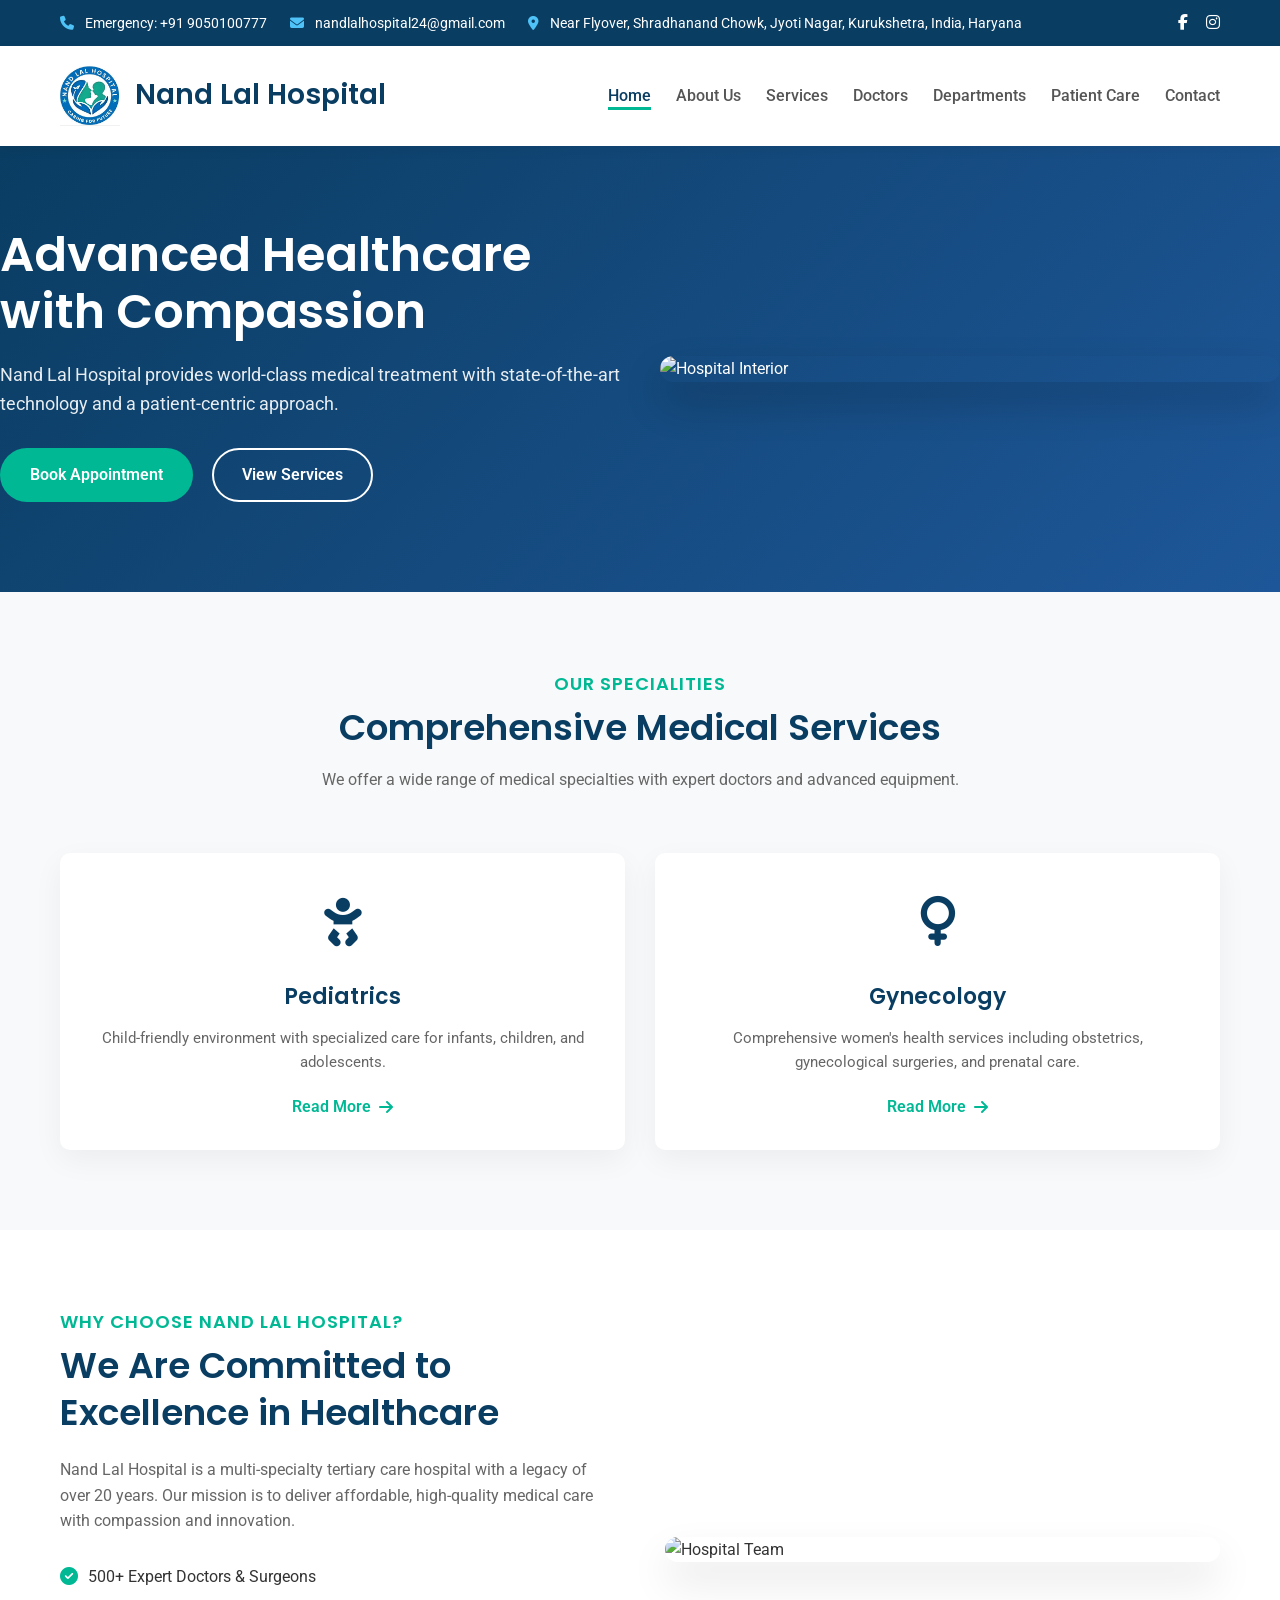
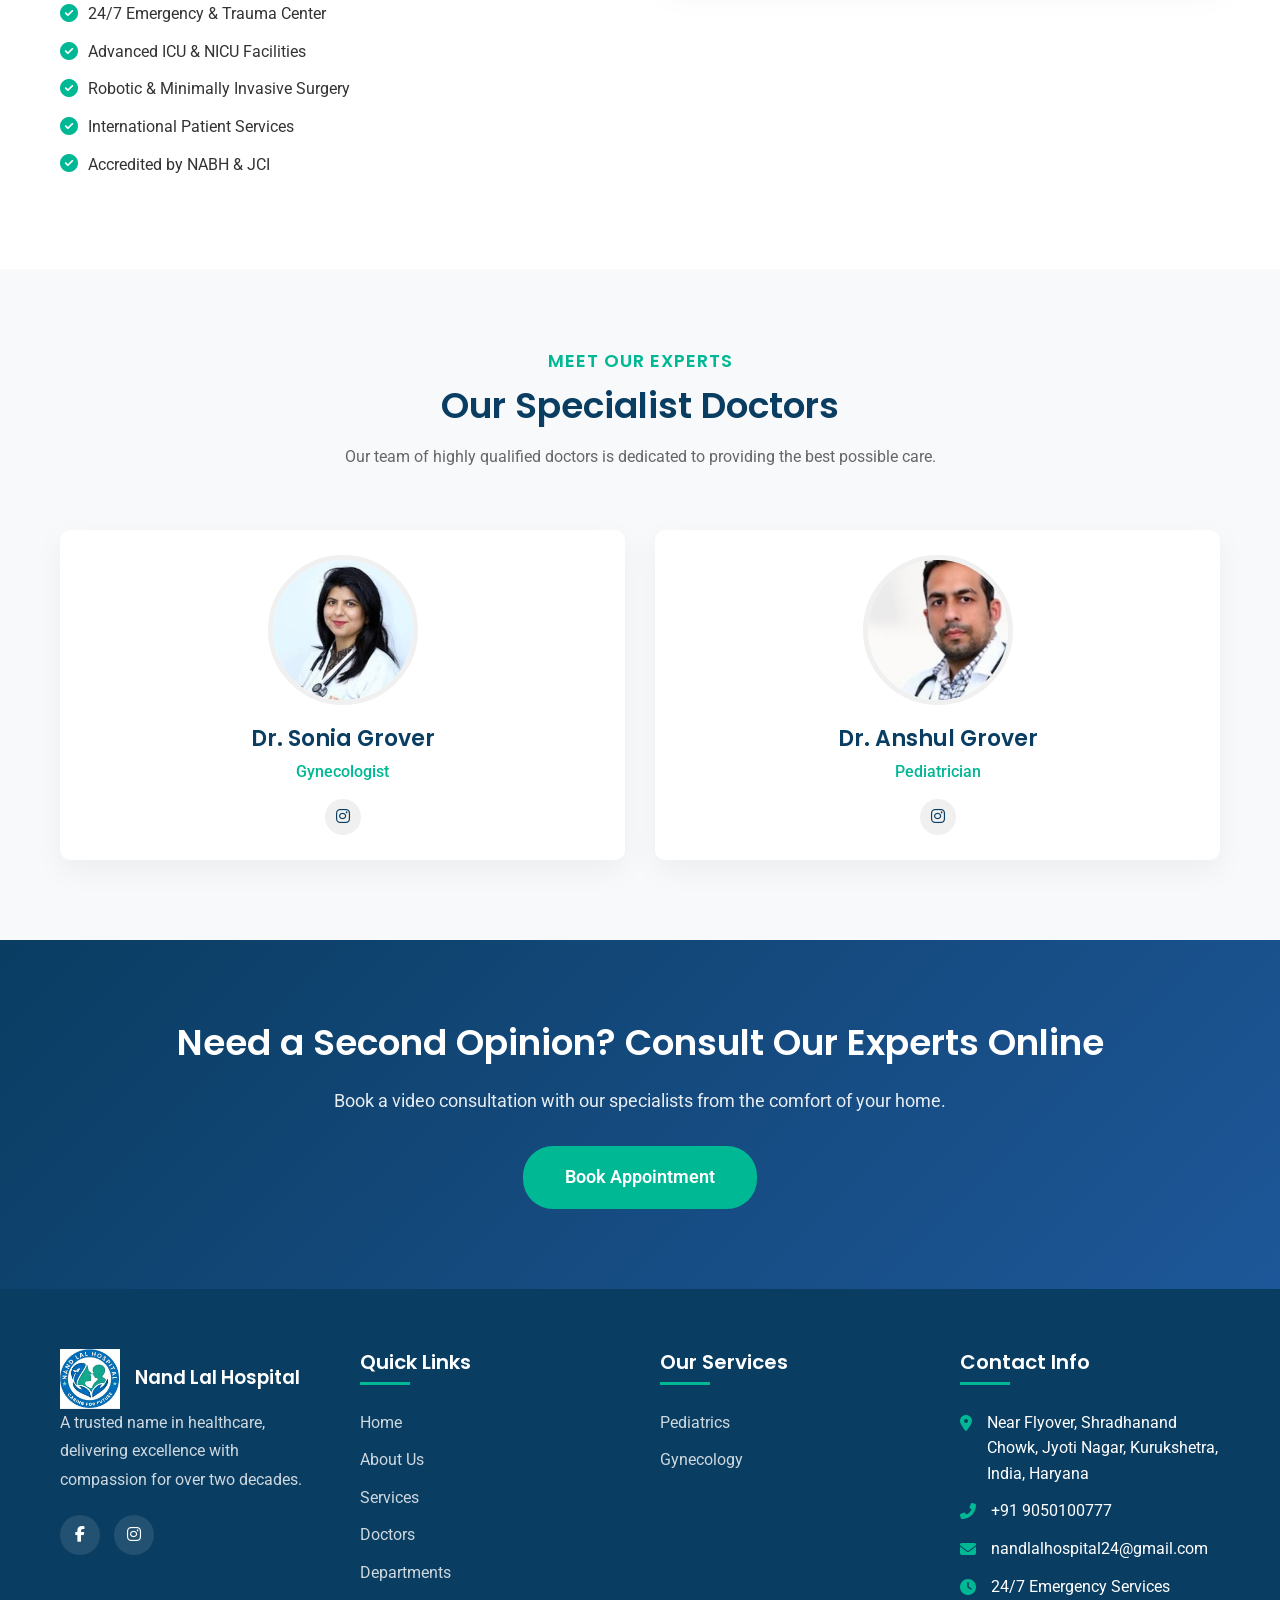
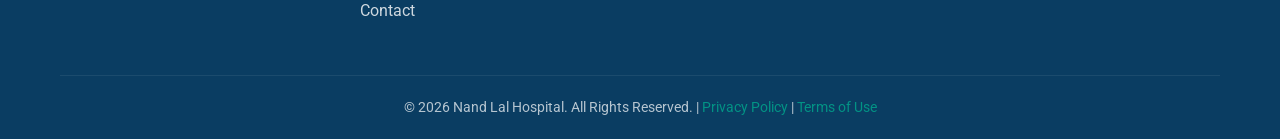
==== index.html @ a0877dd1 "feat: Add home link and mobile responsiveness improvements" ====
<!DOCTYPE html>
<html lang="en">
<head>
    <meta charset="UTF-8">
    <meta name="viewport" content="width=device-width, initial-scale=1.0">
    <title>Nand Lal Hospital - Quality Healthcare Services</title>
    <link rel="stylesheet" href="css/style.css">
    <link rel="stylesheet" href="https://cdnjs.cloudflare.com/ajax/libs/font-awesome/6.4.0/css/all.min.css">
    <link href="https://fonts.googleapis.com/css2?family=Poppins:wght@300;400;500;600;700&family=Roboto:wght@300;400;500;700&display=swap" rel="stylesheet">
    <link rel="icon" type="image/svg+xml" href="images/favicon.svg">
</head>
<body>
    <!-- Top Bar -->
    <div class="top-bar">
        <div class="container">
            <div class="top-bar-left">
                <span><i class="fas fa-phone-alt phone-icon"></i> Emergency: +91 9050100777</span>
                <span><i class="fas fa-envelope"></i> nandlalhospital24@gmail.com</span>
                <span><i class="fas fa-map-marker-alt"></i> Near Flyover, Shradhanand Chowk, Jyoti Nagar, Kurukshetra, India, Haryana</span>
            </div>
            <div class="top-bar-right">
                <a href="https://www.facebook.com/nandlalhospitalkkr"><i class="fab fa-facebook-f"></i></a>
                <a href="https://www.instagram.com/nandlalhospitalkkr"><i class="fab fa-instagram"></i></a>
            </div>
        </div>
    </div>

    <!-- Header & Navigation -->
    <header class="header">
        <div class="container">
            <a href="index.html" class="logo">
                <img src="images/logo.svg" alt="Nand Lal Hospital Logo">
                <h1>Nand Lal Hospital</h1>
            </a>
            <nav class="navbar">
                <ul id="navbar-menu">
                    <li><a href="index.html" class="active">Home</a></li>
                    <li><a href="about.html">About Us</a></li>
                    <li><a href="services.html">Services</a></li>
                    <li><a href="doctors.html">Doctors</a></li>
                    <li><a href="departments.html">Departments</a></li>
                    <li><a href="patient-care.html">Patient Care</a></li>
                    <li><a href="contact.html">Contact</a></li>
                </ul>
                <div class="nav-actions">
                    <button class="mobile-toggle" aria-label="Toggle mobile menu" aria-expanded="false" aria-controls="navbar-menu">
                        <i class="fas fa-bars"></i>
                    </button>
                </div>
            </nav>
        </div>
    </header>

    <main>
    <!-- Hero Section -->
    <section class="hero">
        <div class="hero-slider">
            <div class="slide active">
                <div class="slide-content">
                    <h2>Advanced Healthcare with Compassion</h2>
                    <p>Nand Lal Hospital provides world-class medical treatment with state-of-the-art technology and a patient-centric approach.</p>
                    <a href="https://wa.me/919050100777" class="btn-hero">Book Appointment</a>
                    <a href="services.html" class="btn-hero outline">View Services</a>
                </div>
                <div class="slide-image">
                    <img src="https://images.unsplash.com/photo-1519494026892-80bbd2d6fd0d?ixlib=rb-4.0.3&auto=format&fit=crop&w=1350&q=80" alt="Hospital Interior">
                </div>
            </div>
        </div>
    </section>

    <!-- Services Section -->
    <section class="services">
        <div class="container">
            <div class="section-title">
                <h3>Our Specialities</h3>
                <h2>Comprehensive Medical Services</h2>
                <p>We offer a wide range of medical specialties with expert doctors and advanced equipment.</p>
            </div>
            <div class="services-grid">
                <div class="service-card">
                    <div class="service-icon">
                        <i class="fas fa-baby"></i>
                    </div>
                    <h4>Pediatrics</h4>
                    <p>Child‑friendly environment with specialized care for infants, children, and adolescents.</p>
                    <a href="pediatrics.html">Read More <i class="fas fa-arrow-right"></i></a>
                </div>
                <div class="service-card">
                    <div class="service-icon">
                        <i class="fas fa-venus"></i>
                    </div>
                    <h4>Gynecology</h4>
                    <p>Comprehensive women's health services including obstetrics, gynecological surgeries, and prenatal care.</p>
                    <a href="gynecology.html">Read More <i class="fas fa-arrow-right"></i></a>
                </div>
            </div>
        </div>
    </section>

    <!-- About Section -->
    <section class="about">
        <div class="container">
            <div class="about-content">
                <h3>Why Choose Nand Lal Hospital?</h3>
                <h2>We Are Committed to Excellence in Healthcare</h2>
                <p>Nand Lal Hospital is a multi‑specialty tertiary care hospital with a legacy of over 20 years. Our mission is to deliver affordable, high‑quality medical care with compassion and innovation.</p>
                <ul id="navbar-menu">
                    <li><i class="fas fa-check-circle"></i> 500+ Expert Doctors & Surgeons</li>
                    <li><i class="fas fa-check-circle"></i> 24/7 Emergency & Trauma Center</li>
                    <li><i class="fas fa-check-circle"></i> Advanced ICU & NICU Facilities</li>
                    <li><i class="fas fa-check-circle"></i> Robotic & Minimally Invasive Surgery</li>
                    <li><i class="fas fa-check-circle"></i> International Patient Services</li>
                    <li><i class="fas fa-check-circle"></i> Accredited by NABH & JCI</li>
                </ul>
            </div>
            <div class="about-image">
                <img src="https://images.unsplash.com/photo-1586773860418-dc22f8b874bc?ixlib=rb-4.0.3&auto=format&fit=crop&w=1350&q=80" alt="Hospital Team">
            </div>
        </div>
    </section>

    <!-- Doctors Section -->
    <section class="doctors">
        <div class="container">
            <div class="section-title">
                <h3>Meet Our Experts</h3>
                <h2>Our Specialist Doctors</h2>
                <p>Our team of highly qualified doctors is dedicated to providing the best possible care.</p>
            </div>
            <div class="doctors-grid">
                <div class="doctor-card">
                    <div class="doctor-img">
                        <img src="Sonia_Grover.jpg" alt="Dr. Sonia Grover, Gynecologist">
                    </div>
                    <h4>Dr. Sonia Grover</h4>
                    <p>Gynecologist</p>
                    <div class="doctor-social">
                        <a href="https://www.instagram.com/nandlalhospitalkkr" aria-label="Instagram"><i class="fab fa-instagram"></i></a>
                    </div>
                </div>
                <div class="doctor-card">
                    <div class="doctor-img">
                        <img src="Anshul_Grover.png" alt="Dr. Anshul Grover, Pediatrician">
                    </div>
                    <h4>Dr. Anshul Grover</h4>
                    <p>Pediatrician</p>
                    <div class="doctor-social">
                        <a href="https://www.instagram.com/nandlalhospitalkkr"><i class="fab fa-instagram"></i></a>
                    </div>
                </div>
            </div>
        </div>
    </section>

    <!-- CTA Section -->
    <section class="cta">
        <div class="container">
            <h2>Need a Second Opinion? Consult Our Experts Online</h2>
            <p>Book a video consultation with our specialists from the comfort of your home.</p>
            <a href="https://wa.me/919050100777" class="btn-cta">Book Appointment</a>
        </div>
    </section>

    </main>

    <!-- Footer -->
    <footer class="footer">
        <div class="container">
            <div class="footer-grid">
                <div class="footer-col">
                    <div class="logo">
                        <img src="images/logo.svg" alt="Nand Lal Hospital Logo">
                        <h3>Nand Lal Hospital</h3>
                    </div>
                    <p>A trusted name in healthcare, delivering excellence with compassion for over two decades.</p>
                    <div class="social-links">
                        <a href="https://www.facebook.com/nandlalhospitalkkr" aria-label="Facebook"><i class="fab fa-facebook-f"></i></a>
                        <a href="https://www.instagram.com/nandlalhospitalkkr"><i class="fab fa-instagram"></i></a>
                    </div>
                </div>
                <div class="footer-col">
                    <h4>Quick Links</h4>
                    <ul>
                        <li><a href="#">Home</a></li>
                        <li><a href="#">About Us</a></li>
                        <li><a href="#">Services</a></li>
                        <li><a href="#">Doctors</a></li>
                        <li><a href="#">Departments</a></li>
                        <li><a href="#">Contact</a></li>
                    </ul>
                </div>
                <div class="footer-col">
                    <h4>Our Services</h4>
                    <ul>
                        <li><a href="#">Pediatrics</a></li>
                        <li><a href="#">Gynecology</a></li>
                    </ul>
                </div>
                <div class="footer-col">
                    <h4>Contact Info</h4>
                    <ul class="contact-info">
                        <li><i class="fas fa-map-marker-alt"></i> Near Flyover, Shradhanand Chowk, Jyoti Nagar, Kurukshetra, India, Haryana</li>
                        <li><i class="fas fa-phone-alt"></i> +91 9050100777</li>
                        <li><i class="fas fa-envelope"></i> nandlalhospital24@gmail.com</li>
                        <li><i class="fas fa-clock"></i> 24/7 Emergency Services</li>
                    </ul>
                </div>
            </div>
            <div class="footer-bottom">
                <p>&copy; 2026 Nand Lal Hospital. All Rights Reserved. | <a href="#">Privacy Policy</a> | <a href="#">Terms of Use</a></p>
            </div>
        </div>
    </footer>

    <!-- Scripts -->
    <script src="js/script.js"></script>
</body>
</html>
---- css/style.css ----
/* CSS Reset & Base Styles */
* {
    margin: 0;
    padding: 0;
    box-sizing: border-box;
}

html {
    scroll-behavior: smooth;
}

body {
    font-family: 'Roboto', sans-serif;
    color: #333;
    line-height: 1.6;
    background-color: #fff;
    overflow-x: hidden;
}

h1, h2, h3, h4, h5, h6 {
    font-family: 'Poppins', sans-serif;
    font-weight: 600;
    line-height: 1.3;
}

a {
    text-decoration: none;
    color: inherit;
}

ul {
    list-style: none;
}

img {
    max-width: 100%;
    height: auto;
}

.container {
    width: 100%;
    max-width: 1200px;
    margin: 0 auto;
    padding: 0 20px;
}

.btn-appointment, .btn-hero, .btn-about, .btn-cta {
    display: inline-block;
    padding: 12px 28px;
    border-radius: 30px;
    font-weight: 600;
    font-size: 16px;
    transition: all 0.3s ease;
    cursor: pointer;
    text-align: center;
    border: 2px solid transparent;
}

/* Focus styles for accessibility */
a:focus,
button:focus,
.btn-appointment:focus,
.btn-hero:focus,
.btn-about:focus,
.btn-cta:focus {
    outline: 3px solid #00b894;
    outline-offset: 3px;
}

/* Top Bar */
.top-bar {
    background-color: #0a3d62;
    color: #fff;
    padding: 10px 0;
    font-size: 14px;
}

.top-bar .container {
    display: flex;
    justify-content: space-between;
    align-items: center;
    flex-wrap: wrap;
}

.top-bar-left span {
    margin-right: 20px;
}

.top-bar-left i {
    margin-right: 8px;
    color: #4fc3f7;
}

.phone-icon {
    transform: scaleX(-1);
}

.top-bar-right a {
    color: #fff;
    margin-left: 15px;
    font-size: 16px;
}

.top-bar-right a:hover {
    color: #4fc3f7;
}

.btn-appointment {
    background-color: #00b894;
    color: white;
    margin-left: 20px;
    padding: 8px 20px;
    border-radius: 20px;
    font-size: 14px;
}

.btn-appointment:hover {
    background-color: #00a085;
}

/* Header */
.header {
    padding: 20px 0;
    box-shadow: 0 4px 12px rgba(0, 0, 0, 0.05);
    position: sticky;
    top: 0;
    background: white;
    z-index: 1000;
}

.header .container {
    display: flex;
    justify-content: space-between;
    align-items: center;
}

.logo {
    display: flex;
    align-items: center;
    transition: opacity 0.2s ease;
}

.logo:hover {
    opacity: 0.85;
}

.logo img {
    height: 60px;
    margin-right: 15px;
}

.logo h1 {
    font-size: 28px;
    color: #0a3d62;
}

.navbar {
    display: flex;
    align-items: center;
}

.navbar ul {
    display: flex;
}

.navbar ul li {
    margin-left: 25px;
}

.navbar ul li a {
    font-weight: 500;
    color: #555;
    padding: 5px 0;
    position: relative;
}

.navbar ul li a.active,
.navbar ul li a:hover {
    color: #0a3d62;
}

.navbar ul li a.active::after,
.navbar ul li a:hover::after {
    content: '';
    position: absolute;
    bottom: 0;
    left: 0;
    width: 100%;
    height: 3px;
    background-color: #00b894;
}

.search-icon, .mobile-toggle {
    margin-left: 25px;
    font-size: 20px;
    color: #0a3d62;
    cursor: pointer;
}

.mobile-toggle {
    display: none;
}

/* Hero Section */
.hero {
    background: linear-gradient(135deg, #0a3d62 0%, #1e5799 100%);
    color: white;
    padding: 80px 0;
    position: relative;
    overflow: hidden;
}

.hero-slider {
    position: relative;
}

.slide {
    display: flex;
    align-items: center;
    justify-content: space-between;
    flex-wrap: wrap;
}

.slide-content {
    flex: 1;
    min-width: 300px;
    padding-right: 40px;
}

.slide-content h2 {
    font-size: 48px;
    margin-bottom: 20px;
    line-height: 1.2;
}

.slide-content p {
    font-size: 18px;
    margin-bottom: 30px;
    opacity: 0.9;
}

.btn-hero {
    background-color: #00b894;
    color: white;
    margin-right: 15px;
    margin-bottom: 10px;
}

.btn-hero.outline {
    background-color: transparent;
    border-color: white;
    color: white;
}

.btn-hero:hover {
    background-color: #00a085;
    transform: translateY(-3px);
}

.btn-hero.outline:hover {
    background-color: white;
    color: #0a3d62;
}

.slide-image {
    flex: 1;
    min-width: 300px;
    border-radius: 20px;
    overflow: hidden;
    box-shadow: 0 20px 40px rgba(0, 0, 0, 0.2);
}

.slide-image img {
    width: 100%;
    height: auto;
    display: block;
}

/* Services Section */
.services {
    padding: 80px 0;
    background-color: #f8f9fa;
}

.section-title {
    text-align: center;
    margin-bottom: 60px;
}

.section-title h3 {
    color: #00b894;
    font-size: 18px;
    text-transform: uppercase;
    letter-spacing: 1px;
    margin-bottom: 10px;
}

.section-title h2 {
    color: #0a3d62;
    font-size: 36px;
    margin-bottom: 15px;
}

.section-title p {
    color: #666;
    max-width: 700px;
    margin: 0 auto;
}

.services-grid {
    display: grid;
    grid-template-columns: repeat(auto-fit, minmax(300px, 1fr));
    gap: 30px;
}

.service-card {
    background: white;
    padding: 30px;
    border-radius: 10px;
    box-shadow: 0 10px 30px rgba(0, 0, 0, 0.05);
    transition: transform 0.3s ease, box-shadow 0.3s ease;
    text-align: center;
}

.service-card:hover {
    transform: translateY(-10px);
    box-shadow: 0 15px 40px rgba(0, 0, 0, 0.1);
}

.service-icon {
    font-size: 50px;
    color: #0a3d62;
    margin-bottom: 20px;
}

.service-card h4 {
    font-size: 22px;
    margin-bottom: 15px;
    color: #0a3d62;
}

.service-card p {
    color: #666;
    margin-bottom: 20px;
    font-size: 15px;
}

.service-card a {
    color: #00b894;
    font-weight: 600;
    display: inline-flex;
    align-items: center;
}

.service-card a i {
    margin-left: 8px;
    transition: transform 0.3s;
}

.service-card a:hover i {
    transform: translateX(5px);
}

/* About Section */
.about {
    padding: 80px 0;
}

.about .container {
    display: flex;
    align-items: center;
    flex-wrap: wrap;
    gap: 50px;
}

.about-content {
    flex: 1;
    min-width: 300px;
}

.about-content h3 {
    color: #00b894;
    font-size: 18px;
    text-transform: uppercase;
    letter-spacing: 1px;
    margin-bottom: 10px;
}

.about-content h2 {
    color: #0a3d62;
    font-size: 36px;
    margin-bottom: 20px;
}

.about-content p {
    color: #666;
    margin-bottom: 30px;
    font-size: 16px;
}

.about-content ul li {
    margin-bottom: 12px;
    display: flex;
    align-items: center;
}

.about-content ul li i {
    color: #00b894;
    margin-right: 10px;
    font-size: 18px;
}

.btn-about {
    background-color: #0a3d62;
    color: white;
    margin-top: 20px;
}

.btn-about:hover {
    background-color: #083354;
}

.about-image {
    flex: 1;
    min-width: 300px;
    border-radius: 15px;
    overflow: hidden;
    box-shadow: 0 20px 40px rgba(0, 0, 0, 0.1);
}

.about-image img {
    width: 100%;
    height: auto;
    display: block;
}

/* Doctors Section */
.doctors {
    padding: 80px 0;
    background-color: #f8f9fa;
}

.doctors-grid {
    display: grid;
    grid-template-columns: repeat(auto-fit, minmax(250px, 1fr));
    gap: 30px;
}

.doctor-card {
    background: white;
    border-radius: 10px;
    overflow: hidden;
    box-shadow: 0 10px 30px rgba(0, 0, 0, 0.05);
    text-align: center;
    padding: 25px;
    transition: transform 0.3s ease;
}

.doctor-card:hover {
    transform: translateY(-10px);
}

.doctor-img {
    width: 150px;
    height: 150px;
    border-radius: 50%;
    overflow: hidden;
    margin: 0 auto 20px;
    border: 5px solid #f0f0f0;
}

.doctor-img img {
    width: 100%;
    height: 100%;
    object-fit: cover;
}

.doctor-card h4 {
    font-size: 22px;
    color: #0a3d62;
    margin-bottom: 5px;
}

.doctor-card p {
    color: #00b894;
    font-weight: 500;
    margin-bottom: 15px;
}

.doctor-social a {
    display: inline-block;
    width: 36px;
    height: 36px;
    line-height: 36px;
    border-radius: 50%;
    background-color: #f0f0f0;
    color: #0a3d62;
    margin: 0 5px;
    transition: all 0.3s;
}

.doctor-social a:hover {
    background-color: #0a3d62;
    color: white;
}

/* CTA Section */
.cta {
    padding: 80px 0;
    background: linear-gradient(135deg, #0a3d62 0%, #1e5799 100%);
    color: white;
    text-align: center;
}

.cta h2 {
    font-size: 36px;
    margin-bottom: 20px;
}

.cta p {
    font-size: 18px;
    max-width: 700px;
    margin: 0 auto 30px;
    opacity: 0.9;
}

.btn-cta {
    background-color: #00b894;
    color: white;
    font-size: 18px;
    padding: 15px 40px;
}

.btn-cta:hover {
    background-color: #00a085;
}

/* Footer */
.footer {
    background-color: #0a3d62;
    color: #fff;
    padding: 60px 0 20px;
}

.footer-grid {
    display: grid;
    grid-template-columns: repeat(auto-fit, minmax(200px, 1fr));
    gap: 40px;
    margin-bottom: 40px;
}

.footer-col h4 {
    font-size: 20px;
    margin-bottom: 25px;
    position: relative;
    padding-bottom: 10px;
}

.footer-col h4::after {
    content: '';
    position: absolute;
    bottom: 0;
    left: 0;
    width: 50px;
    height: 3px;
    background-color: #00b894;
}

.footer-col p {
    opacity: 0.8;
    margin-bottom: 20px;
    line-height: 1.8;
}

.footer-col ul li {
    margin-bottom: 12px;
}

.footer-col ul li a {
    opacity: 0.8;
    transition: opacity 0.3s;
}

.footer-col ul li a:hover {
    opacity: 1;
    color: #00b894;
}

.contact-info li {
    display: flex;
    align-items: flex-start;
    margin-bottom: 15px;
}

.contact-info li i {
    margin-right: 15px;
    color: #00b894;
    margin-top: 5px;
}

.social-links a {
    display: inline-block;
    width: 40px;
    height: 40px;
    line-height: 40px;
    text-align: center;
    background-color: rgba(255, 255, 255, 0.1);
    border-radius: 50%;
    margin-right: 10px;
    transition: all 0.3s;
}

.social-links a:hover {
    background-color: #00b894;
    transform: translateY(-5px);
}

/* Page Hero Styles */
.page-hero {
    background-size: cover;
    background-position: center;
    color: white;
    padding: 100px 0;
    text-align: center;
}

.page-hero h1 {
    font-size: 48px;
    margin-bottom: 20px;
}

.page-hero p {
    font-size: 20px;
    max-width: 700px;
    margin: 0 auto;
    opacity: 0.9;
}

/* Section Padding */
.section-padding {
    padding: 80px 0;
}

.bg-light {
    background-color: #f8f9fa;
}

/* Packages Grid */
.packages-grid {
    display: grid;
    grid-template-columns: repeat(auto-fit, minmax(300px, 1fr));
    gap: 30px;
    margin-top: 50px;
}

.package-card {
    background: white;
    border-radius: 10px;
    padding: 30px;
    box-shadow: 0 5px 15px rgba(0, 0, 0, 0.05);
    position: relative;
    transition: transform 0.3s;
}

.package-card:hover {
    transform: translateY(-10px);
}

.package-card.featured {
    border: 2px solid #00b894;
}

.package-badge {
    position: absolute;
    top: -12px;
    left: 50%;
    transform: translateX(-50%);
    background: #00b894;
    color: white;
    padding: 5px 15px;
    border-radius: 20px;
    font-size: 14px;
    font-weight: 600;
}

.package-header {
    display: flex;
    justify-content: space-between;
    align-items: center;
    margin-bottom: 20px;
}

.package-price {
    font-size: 32px;
    font-weight: 700;
    color: #00b894;
}

.package-features ul {
    margin-bottom: 30px;
}

.package-features li {
    margin-bottom: 10px;
    display: flex;
    align-items: center;
}

.package-features li i {
    color: #00b894;
    margin-right: 10px;
}

.btn-package {
    display: block;
    width: 100%;
    background: #00b894;
    color: white;
    padding: 12px;
    border-radius: 5px;
    text-align: center;
    font-weight: 600;
    transition: background 0.3s;
}

.btn-package:hover {
    background: #00a085;
}

/* Process Steps */
.process-steps {
    display: grid;
    grid-template-columns: repeat(auto-fit, minmax(250px, 1fr));
    gap: 30px;
    margin-top: 50px;
}

.process-step {
    text-align: center;
    padding: 30px;
    background: white;
    border-radius: 10px;
    box-shadow: 0 5px 15px rgba(0, 0, 0, 0.05);
}

.step-number {
    width: 60px;
    height: 60px;
    background: #00b894;
    color: white;
    border-radius: 50%;
    display: flex;
    align-items: center;
    justify-content: center;
    font-size: 24px;
    font-weight: 700;
    margin: 0 auto 20px;
}

/* Resources Grid */
.resources-grid,
.screenings-grid,
.contact-grid {
    display: grid;
    grid-template-columns: repeat(auto-fit, minmax(250px, 1fr));
    gap: 30px;
    margin-top: 50px;
}

.resource-card,
.screening-card,
.contact-card {
    background: white;
    border-radius: 10px;
    padding: 30px;
    box-shadow: 0 5px 15px rgba(0, 0, 0, 0.05);
    transition: transform 0.3s;
}

.resource-card:hover,
.screening-card:hover,
.contact-card:hover {
    transform: translateY(-5px);
}

.resource-card h3,
.screening-card h3,
.contact-card h3 {
    margin-bottom: 15px;
    display: flex;
    align-items: center;
}

.resource-card h3 i,
.screening-card h3 i,
.contact-card h3 i {
    margin-right: 10px;
    color: #00b894;
}

.contact-icon {
    font-size: 40px;
    color: #00b894;
    margin-bottom: 20px;
}

.btn-link {
    color: #00b894;
    font-weight: 600;
    display: inline-flex;
    align-items: center;
}

.btn-link i {
    margin-left: 5px;
    transition: transform 0.3s;
}

.btn-link:hover i {
    transform: translateX(5px);
}

/* Two Column Layout */
.two-column {
    display: grid;
    grid-template-columns: 1fr 1fr;
    gap: 50px;
    align-items: start;
}

.column-image img {
    width: 100%;
    border-radius: 10px;
}

/* Appointment Form */
.appointment-form {
    background: white;
    padding: 30px;
    border-radius: 10px;
    box-shadow: 0 5px 15px rgba(0, 0, 0, 0.05);
}

.form-group {
    margin-bottom: 20px;
}

.form-group input,
.form-group select,
.form-group textarea {
    width: 100%;
    padding: 12px 15px;
    border: 1px solid #ddd;
    border-radius: 5px;
    font-family: 'Roboto', sans-serif;
    font-size: 16px;
}

.form-group input:focus,
.form-group select:focus,
.form-group textarea:focus {
    outline: none;
    border-color: #00b894;
}

.btn-submit {
    background: #00b894;
    color: white;
    border: none;
    padding: 15px 30px;
    border-radius: 5px;
    font-size: 18px;
    font-weight: 600;
    cursor: pointer;
    width: 100%;
    transition: background 0.3s;
}

.btn-submit:hover {
    background: #00a085;
}

/* Emergency Section */
.emergency-section {
    background: linear-gradient(135deg, #ff6b6b, #ff8e8e);
    color: white;
    padding: 60px 0;
}

.emergency-content {
    display: flex;
    align-items: center;
    justify-content: center;
    gap: 30px;
}

.emergency-icon {
    font-size: 60px;
}

.emergency-text h2 {
    font-size: 36px;
    margin-bottom: 10px;
}

.btn-emergency {
    display: inline-block;
    background: white;
    color: #ff6b6b;
    padding: 12px 25px;
    border-radius: 30px;
    font-weight: 600;
    margin-right: 15px;
    margin-top: 15px;
}

.btn-emergency-alt {
    display: inline-block;
    border: 2px solid white;
    color: white;
    padding: 10px 25px;
    border-radius: 30px;
    font-weight: 600;
    margin-top: 15px;
}

/* FAQ Grid */
.faq-grid {
    display: grid;
    grid-template-columns: repeat(auto-fit, minmax(300px, 1fr));
    gap: 30px;
    margin-top: 50px;
}

.faq-item {
    background: white;
    padding: 25px;
    border-radius: 10px;
    box-shadow: 0 5px 15px rgba(0, 0, 0, 0.05);
}

.faq-item h3 {
    color: #00b894;
    margin-bottom: 10px;
}

/* Benefits List */
.benefits-list li {
    margin-bottom: 10px;
    display: flex;
    align-items: center;
}

.benefits-list li i {
    color: #00b894;
    margin-right: 10px;
}

.footer-bottom {
    border-top: 1px solid rgba(255, 255, 255, 0.1);
    padding-top: 20px;
    text-align: center;
    font-size: 14px;
    opacity: 0.7;
}

.footer-bottom a {
    color: #00b894;
}

/* Responsive */
@media (max-width: 992px) {
    .slide-content h2 {
        font-size: 36px;
    }
    .section-title h2 {
        font-size: 32px;
    }
    .cta h2 {
        font-size: 32px;
    }
}

@media (max-width: 768px) {
    .header {
        padding: 15px 0;
    }
    .top-bar .container {
        flex-direction: column;
        gap: 10px;
    }
    .top-bar-left span {
        display: block;
        margin-bottom: 5px;
    }
    .navbar ul {
        display: none;
    }
    .mobile-toggle {
        display: block;
    }
    .slide {
        flex-direction: column;
        text-align: center;
    }
    .slide-content {
        padding-right: 0;
        margin-bottom: 40px;
    }
    .about .container {
        flex-direction: column;
    }
    .page-hero {
        padding: 60px 0;
    }
    .page-hero h1 {
        font-size: 36px;
    }
    .page-hero p {
        font-size: 18px;
    }
    .footer-grid {
        grid-template-columns: repeat(2, 1fr);
    }
}

@media (max-width: 576px) {
    .logo h1 {
        font-size: 22px;
    }
    .logo img {
        height: 50px;
        margin-right: 10px;
    }
    .btn-hero {
        display: block;
        width: 100%;
        margin-bottom: 15px;
    }
    .services-grid {
        grid-template-columns: 1fr;
    }
    .doctors-grid {
        grid-template-columns: 1fr;
    }
    .doctor-img {
        width: 120px;
        height: 120px;
    }
    .footer-grid {
        grid-template-columns: 1fr;
    }
}
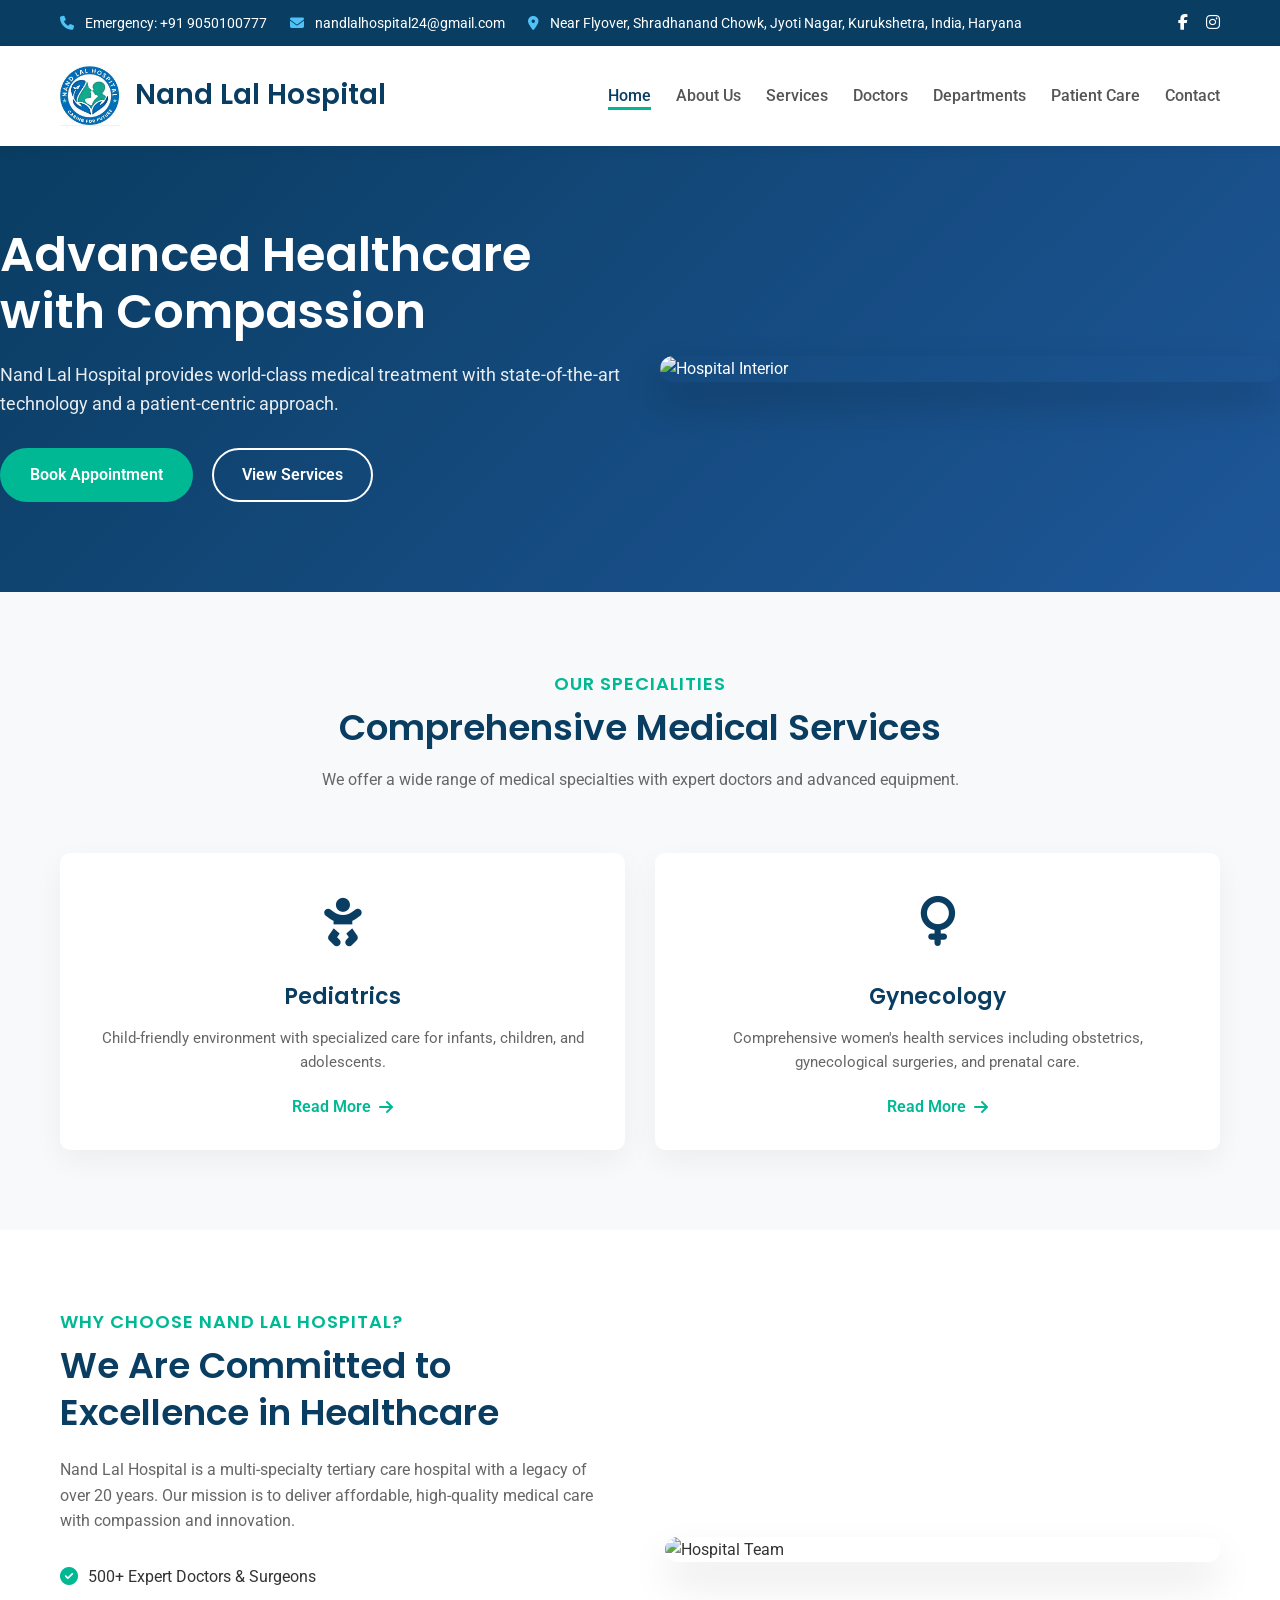
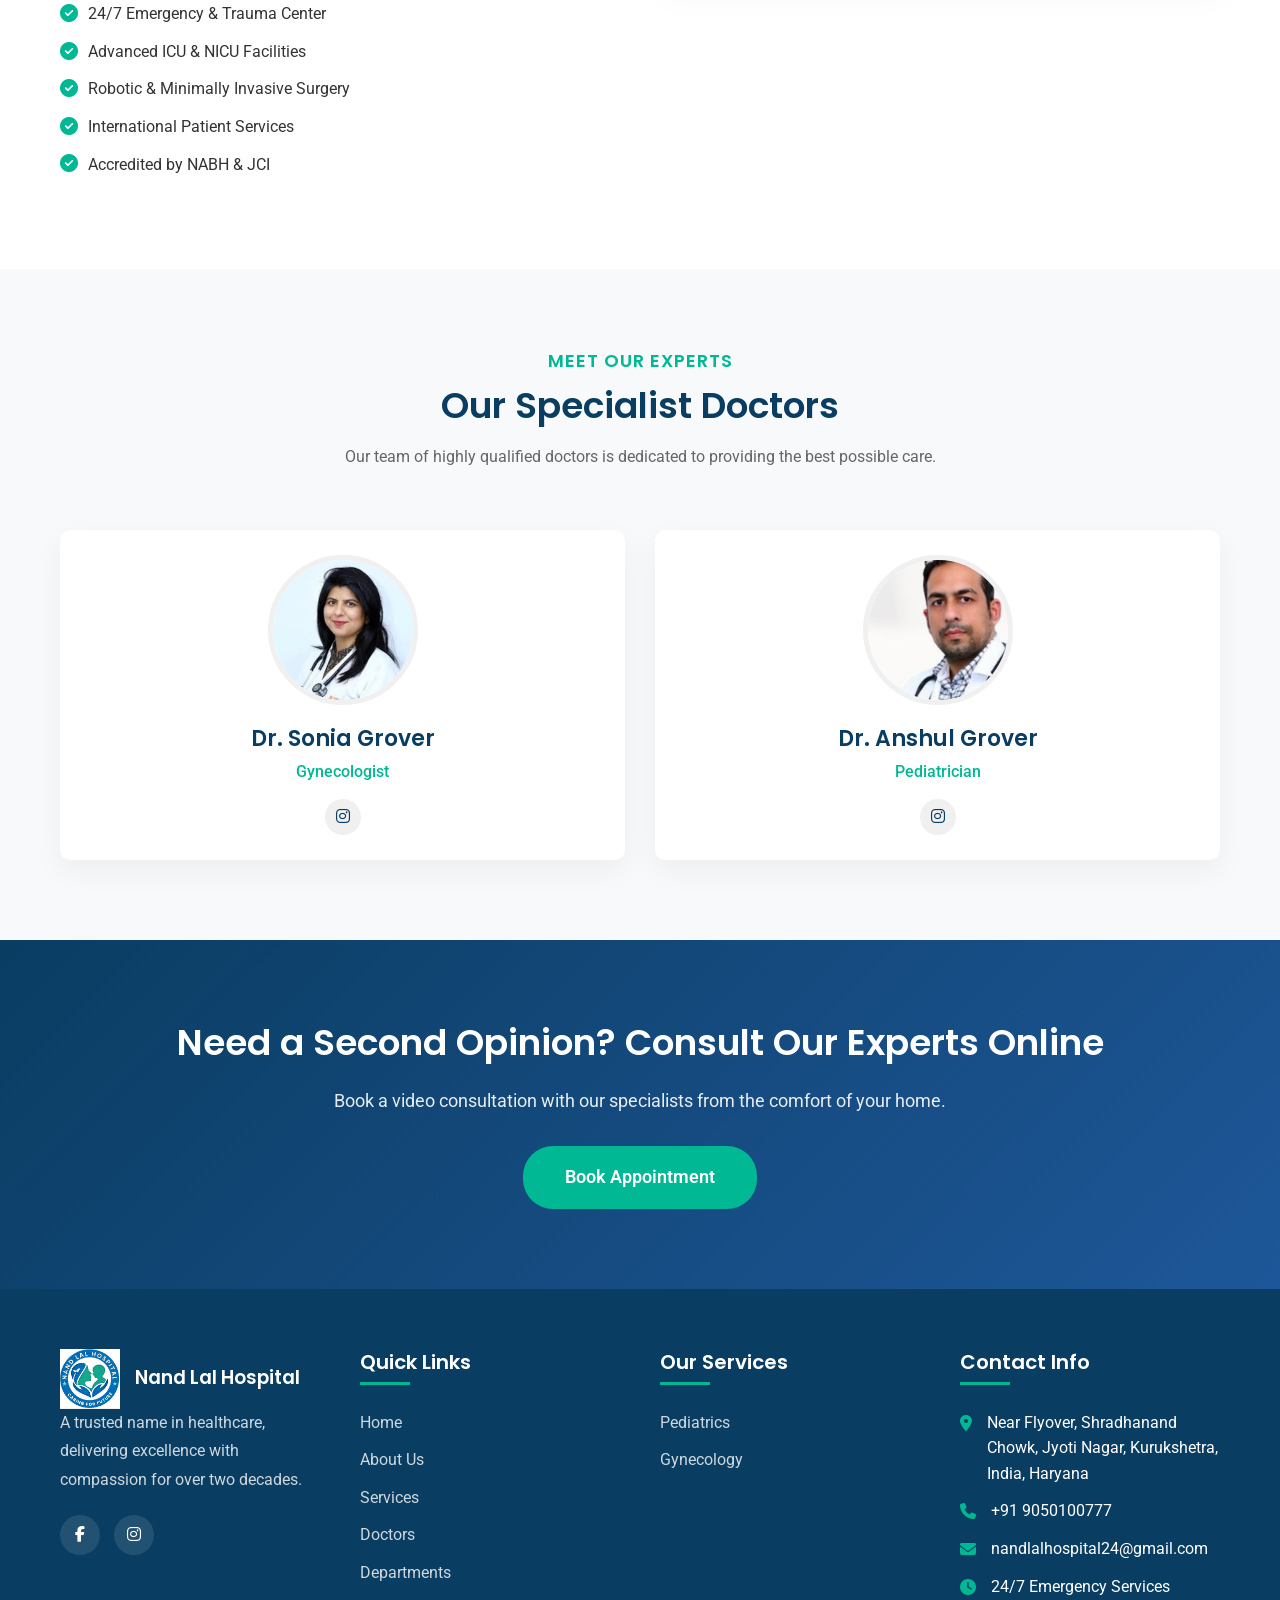
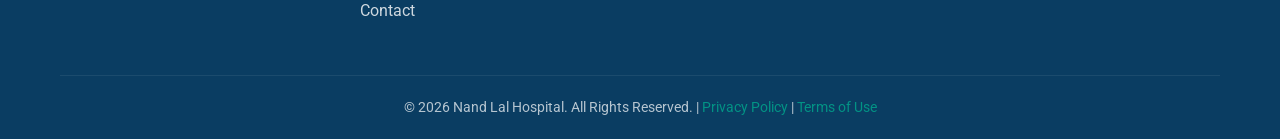
==== commit 5bdf0aaf: "fix: Replace fa-phone-alt with fa-phone to correct mirrored orientation" ====
--- a/index.html
+++ b/index.html
@@ -14,7 +14,7 @@
     <div class="top-bar">
         <div class="container">
             <div class="top-bar-left">
-                <span><i class="fas fa-phone-alt phone-icon"></i> Emergency: +91 9050100777</span>
+                <span><i class="fas fa-phone phone-icon"></i> Emergency: +91 9050100777</span>
                 <span><i class="fas fa-envelope"></i> nandlalhospital24@gmail.com</span>
                 <span><i class="fas fa-map-marker-alt"></i> Near Flyover, Shradhanand Chowk, Jyoti Nagar, Kurukshetra, India, Haryana</span>
             </div>
@@ -201,7 +201,7 @@
                     <h4>Contact Info</h4>
                     <ul class="contact-info">
                         <li><i class="fas fa-map-marker-alt"></i> Near Flyover, Shradhanand Chowk, Jyoti Nagar, Kurukshetra, India, Haryana</li>
-                        <li><i class="fas fa-phone-alt"></i> +91 9050100777</li>
+                        <li><i class="fas fa-phone"></i> +91 9050100777</li>
                         <li><i class="fas fa-envelope"></i> nandlalhospital24@gmail.com</li>
                         <li><i class="fas fa-clock"></i> 24/7 Emergency Services</li>
                     </ul>
--- a/css/style.css
+++ b/css/style.css
@@ -91,9 +91,6 @@
     color: #4fc3f7;
 }
 
-.phone-icon {
-    transform: scaleX(-1);
-}
 
 .top-bar-right a {
     color: #fff;
